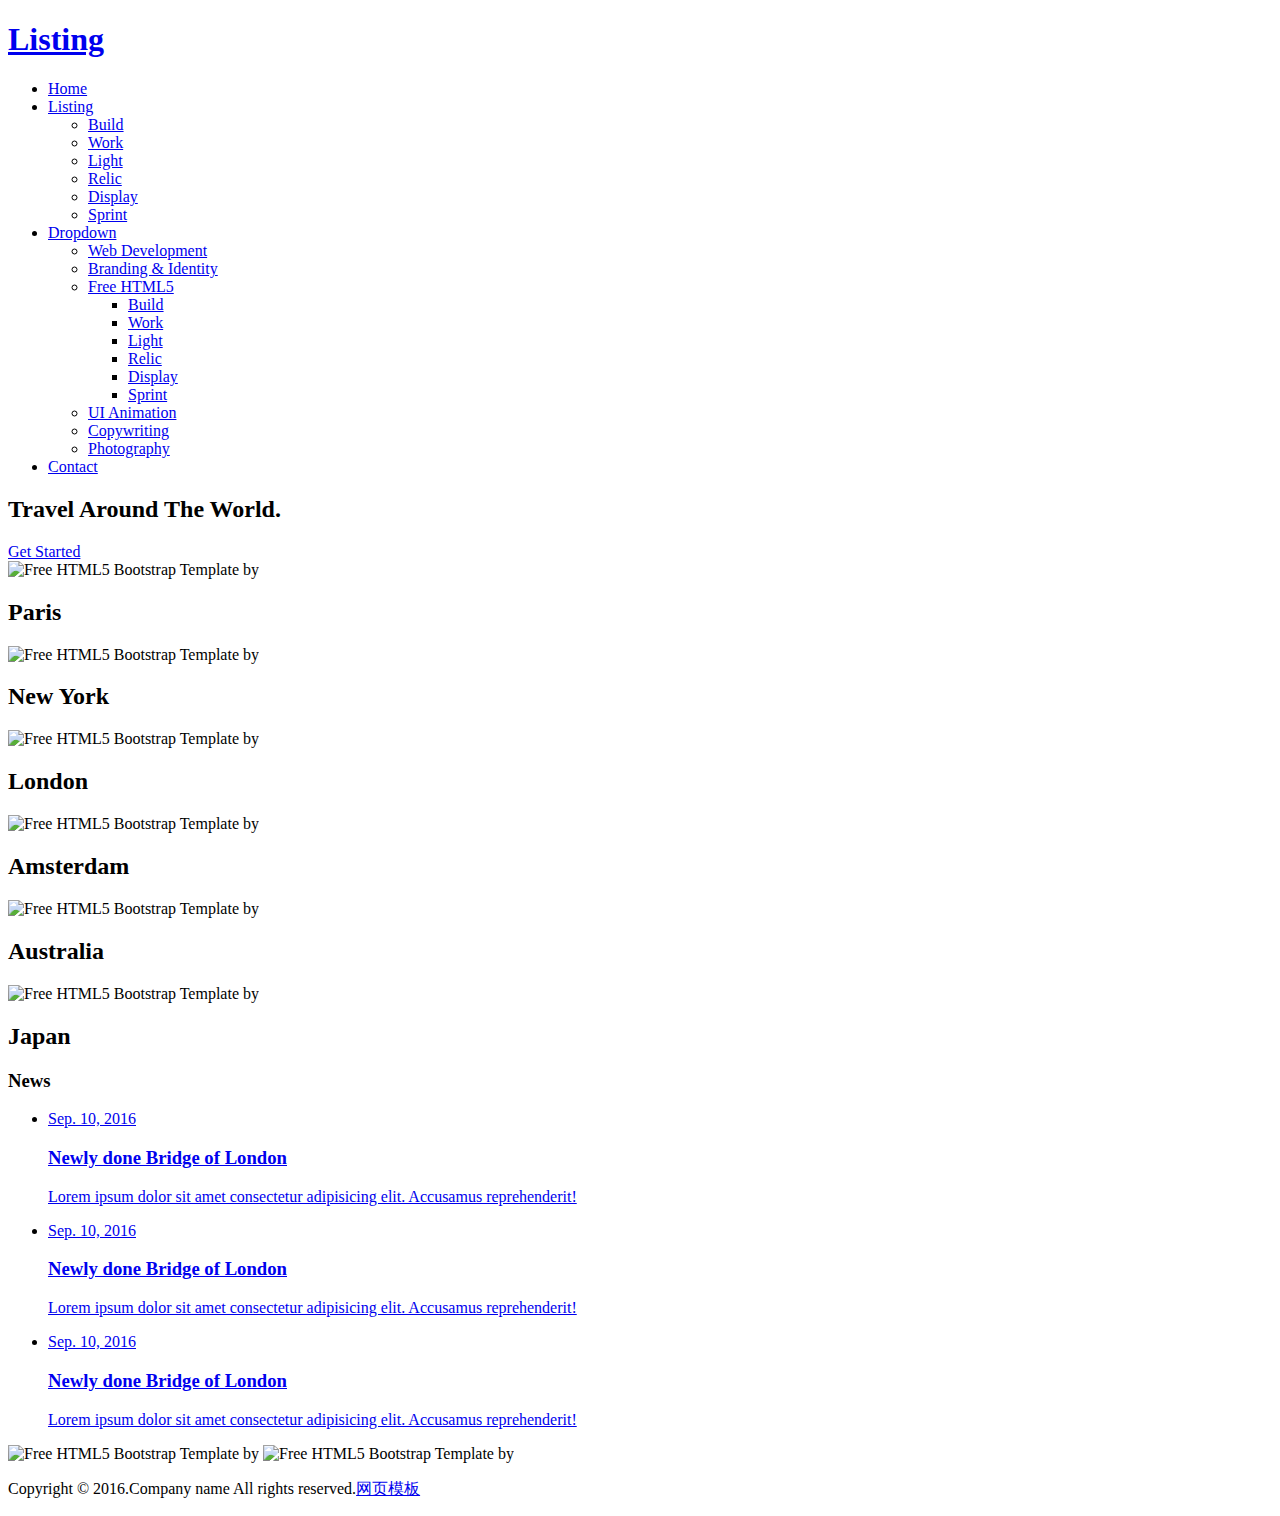
==== index.html @ caeaae06 "Add files via upload" ====
<!DOCTYPE html>
<!--[if lt IE 7]>      <html class="no-js lt-ie9 lt-ie8 lt-ie7"> <![endif]-->
<!--[if IE 7]>         <html class="no-js lt-ie9 lt-ie8"> <![endif]-->
<!--[if IE 8]>         <html class="no-js lt-ie9"> <![endif]-->
<!--[if gt IE 8]><!--> <html class="no-js"> <!--<![endif]-->
	<head>
	<meta charset="utf-8">
	<meta http-equiv="X-UA-Compatible" content="IE=edge">
	<title>Listing</title>
	<meta name="viewport" content="width=device-width, initial-scale=1">
	<meta name="description" content="" />
	<meta name="keywords" content="" />
	<meta name="author" content="" />
  	<!-- Facebook and Twitter integration -->
	<meta property="og:title" content=""/>
	<meta property="og:image" content=""/>
	<meta property="og:url" content=""/>
	<meta property="og:site_name" content=""/>
	<meta property="og:description" content=""/>
	<meta name="twitter:title" content="" />
	<meta name="twitter:image" content="" />
	<meta name="twitter:url" content="" />
	<meta name="twitter:card" content="" />

	<!-- Place favicon.ico and apple-touch-icon.png in the root directory -->
	<link rel="shortcut icon" href="favicon.ico">

	<!-- <link href='https://fonts.googleapis.com/css?family=Open+Sans:400,700,300' rel='stylesheet' type='text/css'> -->
	
	<!-- Animate.css -->
	<link rel="stylesheet" href="css/animate.css">
	<!-- Icomoon Icon Fonts-->
	<link rel="stylesheet" href="css/icomoon.css">
	<!-- Bootstrap  -->
	<link rel="stylesheet" href="css/bootstrap.css">
	<!-- Superfish -->
	<link rel="stylesheet" href="css/superfish.css">

	<link rel="stylesheet" href="css/style.css">


	<!-- Modernizr JS -->
	<script src="js/modernizr-2.6.2.min.js"></script>
	<!-- FOR IE9 below -->
	<!--[if lt IE 9]>
	<script src="js/respond.min.js"></script>
	<![endif]-->

	</head>
	<body>
		<div id="fh5co-wrapper">
		<div id="fh5co-page">
		<div id="fh5co-header">
			<header id="fh5co-header-section">
				<div class="container">
					<div class="nav-header">
						<a href="#" class="js-fh5co-nav-toggle fh5co-nav-toggle"><i></i></a>
						<h1 id="fh5co-logo"><a href="index.html">Listing</a></h1>
						<!-- START #fh5co-menu-wrap -->
						<nav id="fh5co-menu-wrap" role="navigation">
							<ul class="sf-menu" id="fh5co-primary-menu">
								<li class="active">
									<a href="index.html">Home</a>
								</li>
								<li>
									<a href="listing.html" class="fh5co-sub-ddown">Listing</a>
									<ul class="fh5co-sub-menu">
										<li><a href="http://sc.chinaz.com/?item=build-free-html5-bootstrap-template" target="_blank">Build</a></li>
										<li><a href="http://sc.chinaz.com/?item=work-free-html5-template-bootstrap" target="_blank">Work</a></li>
										<li><a href="http://sc.chinaz.com/?item=light-free-html5-template-bootstrap" target="_blank">Light</a></li>
										<li><a href="http://sc.chinaz.com/?item=relic-free-html5-template-using-bootstrap" target="_blank">Relic</a></li>
										<li><a href="http://sc.chinaz.com/?item=display-free-html5-template-using-bootstrap" target="_blank">Display</a></li>
										<li><a href="http://sc.chinaz.com/?item=sprint-free-html5-template-bootstrap" target="_blank">Sprint</a></li>
									</ul>
								</li>
								<li>
									<a href="#" class="fh5co-sub-ddown">Dropdown</a>
									 <ul class="fh5co-sub-menu">
									 	<li><a href="left-sidebar.html">Web Development</a></li>
									 	<li><a href="right-sidebar.html">Branding &amp; Identity</a></li>
										<li>
											<a href="#" class="fh5co-sub-ddown">Free HTML5</a>
											<ul class="fh5co-sub-menu">
												<li><a href="http://sc.chinaz.com/?item=build-free-html5-bootstrap-template" target="_blank">Build</a></li>
												<li><a href="http://sc.chinaz.com/?item=work-free-html5-template-bootstrap" target="_blank">Work</a></li>
												<li><a href="http://sc.chinaz.com/?item=light-free-html5-template-bootstrap" target="_blank">Light</a></li>
												<li><a href="http://sc.chinaz.com/?item=relic-free-html5-template-using-bootstrap" target="_blank">Relic</a></li>
												<li><a href="http://sc.chinaz.com/?item=display-free-html5-template-using-bootstrap" target="_blank">Display</a></li>
												<li><a href="http://sc.chinaz.com/?item=sprint-free-html5-template-bootstrap" target="_blank">Sprint</a></li>
											</ul>
										</li>
										<li><a href="#">UI Animation</a></li>
										<li><a href="#">Copywriting</a></li>
										<li><a href="#">Photography</a></li> 
									</ul>
								</li>
								<li><a href="contact.html">Contact</a></li>
							</ul>
						</nav>
					</div>
				</div>
			</header>
			
		</div>
		
		
		<div class="fh5co-hero">
			<div class="fh5co-overlay"></div>
			<div class="fh5co-cover text-center" data-stellar-background-ratio="0.5" style="background-image: url(images/cover_bg_1.jpg);">
				<div class="desc animate-box">
					<h2>Travel Around The World.</h2>
					<!-- <span>Lovely Crafted by <a href="http://sc.chinaz.com/" target="_blank" class="fh5co-site-name"></a></span> -->
					<span><a class="btn btn-primary btn-lg" href="#">Get Started</a></span>
				</div>
			</div>

		</div>


		<div class="fh5co-listing">
			<div class="container">
				<div class="row">
					<div class="col-md-4 col-sm-4 fh5co-item-wrap">
						<a class="fh5co-listing-item">
							<img src="images/img-1.jpg" alt="Free HTML5 Bootstrap Template by " class="img-responsive">
							<div class="fh5co-listing-copy">
								<h2>Paris</h2>
								<span class="icon">
									<i class="icon-chevron-right"></i>
								</span>
							</div>
						</a>
					</div>
					<div class="col-md-4 col-sm-4 fh5co-item-wrap">
						<a class="fh5co-listing-item">
							<img src="images/img-2.jpg" alt="Free HTML5 Bootstrap Template by " class="img-responsive">
							<div class="fh5co-listing-copy">
								<h2>New York</h2>
								<span class="icon">
									<i class="icon-chevron-right"></i>
								</span>
							</div>
						</a>
					</div>
					<div class="col-md-4 col-sm-4 fh5co-item-wrap">
						<a class="fh5co-listing-item">
							<img src="images/img-3.jpg" alt="Free HTML5 Bootstrap Template by " class="img-responsive">
							<div class="fh5co-listing-copy">
								<h2>London</h2>
								<span class="icon">
									<i class="icon-chevron-right"></i>
								</span>
							</div>
						</a>
					</div>
					<!-- END 3 row -->

					<div class="col-md-4 col-sm-4 fh5co-item-wrap">
						<a class="fh5co-listing-item">
							<img src="images/img-4.jpg" alt="Free HTML5 Bootstrap Template by " class="img-responsive">
							<div class="fh5co-listing-copy">
								<h2>Amsterdam</h2>
								<span class="icon">
									<i class="icon-chevron-right"></i>
								</span>
							</div>
						</a>
					</div>
					<div class="col-md-4 col-sm-4 fh5co-item-wrap">
						<a class="fh5co-listing-item">
							<img src="images/img-5.jpg" alt="Free HTML5 Bootstrap Template by " class="img-responsive">
							<div class="fh5co-listing-copy">
								<h2>Australia</h2>
								<span class="icon">
									<i class="icon-chevron-right"></i>
								</span>
							</div>
						</a>
					</div>
					<div class="col-md-4 col-sm-4 fh5co-item-wrap">
						<a class="fh5co-listing-item">
							<img src="images/img-6.jpg" alt="Free HTML5 Bootstrap Template by " class="img-responsive">
							<div class="fh5co-listing-copy">
								<h2>Japan</h2>
								<span class="icon">
									<i class="icon-chevron-right"></i>
								</span>
							</div>
						</a>
					</div>
					<!-- END 3 row -->


				</div>
			</div>
		</div>


		<div class="fh5co-section">
			<div class="container">
				<div class="row">
					<div class="col-md-6 fh5co-news">
						<h3>News</h3>
						<ul>
							<li>
								<a href="#">
									<span class="fh5co-date">Sep. 10, 2016</span>
									<h3>Newly done Bridge of London</h3>
									<p>Lorem ipsum dolor sit amet consectetur adipisicing elit. Accusamus reprehenderit!</p>
								</a>
							</li>
							<li>
								<a href="#">
									<span class="fh5co-date">Sep. 10, 2016</span>
									<h3>Newly done Bridge of London</h3>
									<p>Lorem ipsum dolor sit amet consectetur adipisicing elit. Accusamus reprehenderit!</p>
								</a>
							</li>
							<li>
								<a href="#">
									<span class="fh5co-date">Sep. 10, 2016</span>
									<h3>Newly done Bridge of London</h3>
									<p>Lorem ipsum dolor sit amet consectetur adipisicing elit. Accusamus reprehenderit!</p>
								</a>
							</li>
						</ul>
					</div>
					<div class="col-md-6 fh5co-testimonial">
						<img src="images/cover_bg_1.jpg" alt="Free HTML5 Bootstrap Template by " class="img-responsive mb20">
						<img src="images/cover_bg_1.jpg" alt="Free HTML5 Bootstrap Template by " class="img-responsive">
					</div>
				</div>
			</div>
		</div>
		
		<footer>
			<div id="footer">
				<div class="container">
					<div class="row">
						<div class="col-md-6 col-md-offset-3 text-center">
							<p class="fh5co-social-icons">
								<a href="#"><i class="icon-twitter2"></i></a>
								<a href="#"><i class="icon-facebook2"></i></a>
								<a href="#"><i class="icon-instagram"></i></a>
								<a href="#"><i class="icon-dribbble2"></i></a>
								<a href="#"><i class="icon-youtube"></i></a>
							</p>
							<p>Copyright &copy; 2016.Company name All rights reserved.<a target="_blank" href="http://sc.chinaz.com/moban/">&#x7F51;&#x9875;&#x6A21;&#x677F;</a></p>
						</div>
					</div>
				</div>
			</div>
		</footer>
	

	</div>
	<!-- END fh5co-page -->

	</div>
	<!-- END fh5co-wrapper -->

	<!-- jQuery -->


	<script src="js/jquery.min.js"></script>
	<!-- jQuery Easing -->
	<script src="js/jquery.easing.1.3.js"></script>
	<!-- Bootstrap -->
	<script src="js/bootstrap.min.js"></script>
	<!-- Waypoints -->
	<script src="js/jquery.waypoints.min.js"></script>
	<!-- Stellar -->
	<script src="js/jquery.stellar.min.js"></script>
	<!-- Superfish -->
	<script src="js/hoverIntent.js"></script>
	<script src="js/superfish.js"></script>

	<!-- Main JS -->
	<script src="js/main.js"></script>

	</body>
</html>
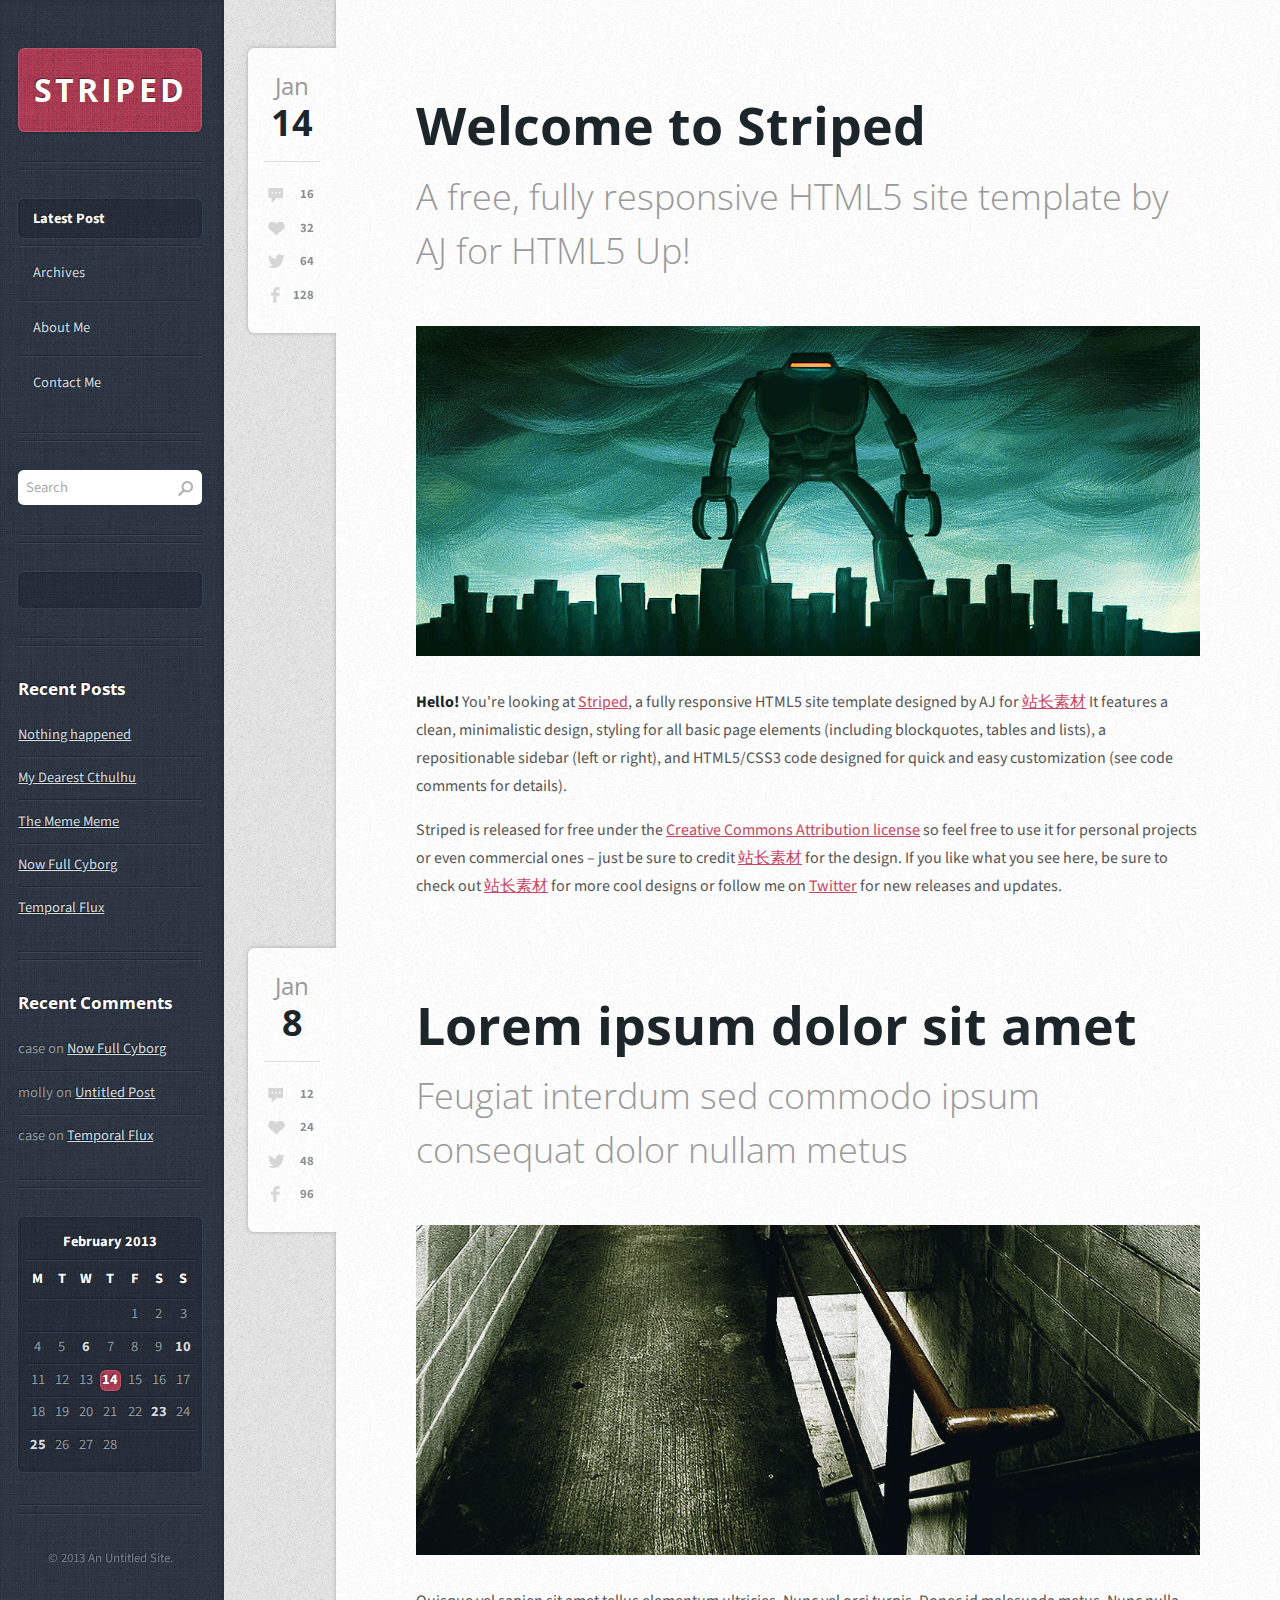
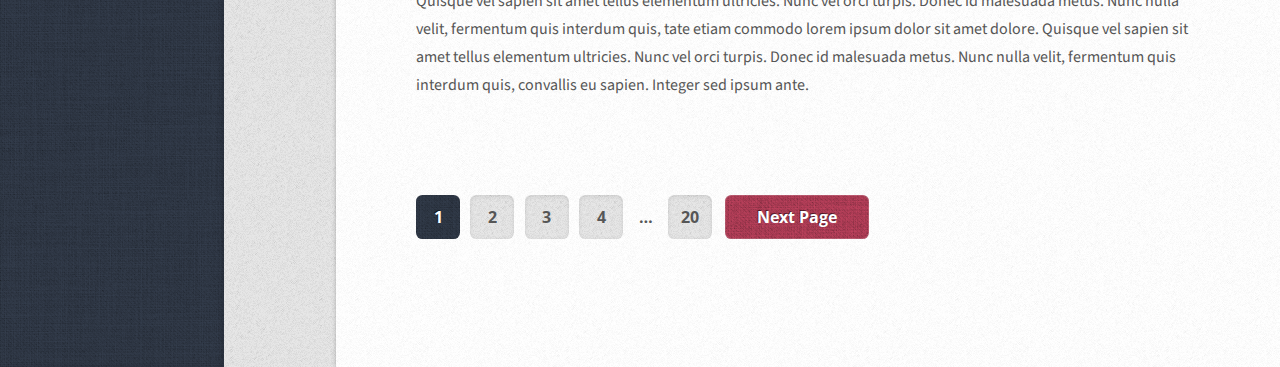
==== commit 2afbf391: "another test" ====
--- a/index.html
+++ b/index.html
@@ -1,284 +1,231 @@
-
-<!DOCTYPE html>
-<!--[if lt IE 7]>      <html class="no-js lt-ie9 lt-ie8 lt-ie7"> <![endif]-->
-<!--[if IE 7]>         <html class="no-js lt-ie9 lt-ie8"> <![endif]-->
-<!--[if IE 8]>         <html class="no-js lt-ie9"> <![endif]-->
-<!--[if gt IE 8]><!--> <html class="no-js"> <!--<![endif]-->
+<!DOCTYPE HTML>
+<html>
 	<head>
-	<meta charset="utf-8">
-	<meta http-equiv="X-UA-Compatible" content="IE=edge">
-	<title>Listing</title>
-	<meta name="viewport" content="width=device-width, initial-scale=1">
-	<meta name="description" content="" />
-	<meta name="keywords" content="" />
-	<meta name="author" content="" />
-  	<!-- Facebook and Twitter integration -->
-	<meta property="og:title" content=""/>
-	<meta property="og:image" content=""/>
-	<meta property="og:url" content=""/>
-	<meta property="og:site_name" content=""/>
-	<meta property="og:description" content=""/>
-	<meta name="twitter:title" content="" />
-	<meta name="twitter:image" content="" />
-	<meta name="twitter:url" content="" />
-	<meta name="twitter:card" content="" />
-
-	<!-- Place favicon.ico and apple-touch-icon.png in the root directory -->
-	<link rel="shortcut icon" href="favicon.ico">
-
-	<!-- <link href='https://fonts.googleapis.com/css?family=Open+Sans:400,700,300' rel='stylesheet' type='text/css'> -->
-	
-	<!-- Animate.css -->
-	<link rel="stylesheet" href="css/animate.css">
-	<!-- Icomoon Icon Fonts-->
-	<link rel="stylesheet" href="css/icomoon.css">
-	<!-- Bootstrap  -->
-	<link rel="stylesheet" href="css/bootstrap.css">
-	<!-- Superfish -->
-	<link rel="stylesheet" href="css/superfish.css">
-
-	<link rel="stylesheet" href="css/style.css">
-
-
-	<!-- Modernizr JS -->
-	<script src="js/modernizr-2.6.2.min.js"></script>
-	<!-- FOR IE9 below -->
-	<!--[if lt IE 9]>
-	<script src="js/respond.min.js"></script>
-	<![endif]-->
-
+		<title>Striped </title>
+		<meta http-equiv="content-type" content="text/html; charset=utf-8" />
+		<link href="http://fonts.googleapis.com/css?family=Source+Sans+Pro:400,400italic,700|Open+Sans+Condensed:300,700" rel="stylesheet" />
+		<script src="js/jquery-1.8.3.min.js"></script>
+		<script src="css/5grid/init.js?use=mobile,desktop,1200px,1000px&amp;mobileUI=1&amp;mobileUI.theme=none"></script>
+		<noscript>
+			<link rel="stylesheet" href="css/5grid/core.css" />
+			<link rel="stylesheet" href="css/5grid/core-desktop.css" />
+			<link rel="stylesheet" href="css/5grid/core-1200px.css" />
+			<link rel="stylesheet" href="css/5grid/core-noscript.css" />
+			<link rel="stylesheet" href="css/style.css" />
+			<link rel="stylesheet" href="css/style-desktop.css" />
+			<link rel="stylesheet" href="css/style-1200px.css" />
+		</noscript>
 	</head>
-	<body>
-		<div id="fh5co-wrapper">
-		<div id="fh5co-page">
-		<div id="fh5co-header">
-			<header id="fh5co-header-section">
-				<div class="container">
-					<div class="nav-header">
-						<a href="#" class="js-fh5co-nav-toggle fh5co-nav-toggle"><i></i></a>
-						<h1 id="fh5co-logo"><a href="index.html">Listing</a></h1>
-						<!-- START #fh5co-menu-wrap -->
-						<nav id="fh5co-menu-wrap" role="navigation">
-							<ul class="sf-menu" id="fh5co-primary-menu">
-								<li class="active">
-									<a href="index.html">Home</a>
-								</li>
-								<li>
-									<a href="listing.html" class="fh5co-sub-ddown">Listing</a>
-									<ul class="fh5co-sub-menu">
-										<li><a href="http://sc.chinaz.com/?item=build-free-html5-bootstrap-template" target="_blank">Build</a></li>
-										<li><a href="http://sc.chinaz.com/?item=work-free-html5-template-bootstrap" target="_blank">Work</a></li>
-										<li><a href="http://sc.chinaz.com/?item=light-free-html5-template-bootstrap" target="_blank">Light</a></li>
-										<li><a href="http://sc.chinaz.com/?item=relic-free-html5-template-using-bootstrap" target="_blank">Relic</a></li>
-										<li><a href="http://sc.chinaz.com/?item=display-free-html5-template-using-bootstrap" target="_blank">Display</a></li>
-										<li><a href="http://sc.chinaz.com/?item=sprint-free-html5-template-bootstrap" target="_blank">Sprint</a></li>
-									</ul>
-								</li>
-								<li>
-									<a href="#" class="fh5co-sub-ddown">Dropdown</a>
-									 <ul class="fh5co-sub-menu">
-									 	<li><a href="left-sidebar.html">Web Development</a></li>
-									 	<li><a href="right-sidebar.html">Branding &amp; Identity</a></li>
-										<li>
-											<a href="#" class="fh5co-sub-ddown">Free HTML5</a>
-											<ul class="fh5co-sub-menu">
-												<li><a href="http://sc.chinaz.com/?item=build-free-html5-bootstrap-template" target="_blank">Build</a></li>
-												<li><a href="http://sc.chinaz.com/?item=work-free-html5-template-bootstrap" target="_blank">Work</a></li>
-												<li><a href="http://sc.chinaz.com/?item=light-free-html5-template-bootstrap" target="_blank">Light</a></li>
-												<li><a href="http://sc.chinaz.com/?item=relic-free-html5-template-using-bootstrap" target="_blank">Relic</a></li>
-												<li><a href="http://sc.chinaz.com/?item=display-free-html5-template-using-bootstrap" target="_blank">Display</a></li>
-												<li><a href="http://sc.chinaz.com/?item=sprint-free-html5-template-bootstrap" target="_blank">Sprint</a></li>
-											</ul>
-										</li>
-										<li><a href="#">UI Animation</a></li>
-										<li><a href="#">Copywriting</a></li>
-										<li><a href="#">Photography</a></li> 
-									</ul>
-								</li>
-								<li><a href="contact.html">Contact</a></li>
-							</ul>
-						</nav>
-					</div>
-				</div>
-			</header>
-			
-		</div>
-		
-		
-		<div class="fh5co-hero">
-			<div class="fh5co-overlay"></div>
-			<div class="fh5co-cover text-center" data-stellar-background-ratio="0.5" style="background-image: url(images/cover_bg_1.jpg);">
-				<div class="desc animate-box">
-					<h2>Travel Around The World.</h2>
-					<!-- <span>Lovely Crafted by <a href="http://sc.chinaz.com/" target="_blank" class="fh5co-site-name"></a></span> -->
-					<span><a class="btn btn-primary btn-lg" href="#">Get Started</a></span>
-				</div>
-			</div>
-
-		</div>
-
-
-		<div class="fh5co-listing">
-			<div class="container">
-				<div class="row">
-					<div class="col-md-4 col-sm-4 fh5co-item-wrap">
-						<a class="fh5co-listing-item">
-							<img src="images/img-1.jpg" alt="Free HTML5 Bootstrap Template by " class="img-responsive">
-							<div class="fh5co-listing-copy">
-								<h2>Paris</h2>
-								<span class="icon">
-									<i class="icon-chevron-right"></i>
-								</span>
-							</div>
-						</a>
-					</div>
-					<div class="col-md-4 col-sm-4 fh5co-item-wrap">
-						<a class="fh5co-listing-item">
-							<img src="images/img-2.jpg" alt="Free HTML5 Bootstrap Template by " class="img-responsive">
-							<div class="fh5co-listing-copy">
-								<h2>New York</h2>
-								<span class="icon">
-									<i class="icon-chevron-right"></i>
-								</span>
-							</div>
-						</a>
-					</div>
-					<div class="col-md-4 col-sm-4 fh5co-item-wrap">
-						<a class="fh5co-listing-item">
-							<img src="images/img-3.jpg" alt="Free HTML5 Bootstrap Template by " class="img-responsive">
-							<div class="fh5co-listing-copy">
-								<h2>London</h2>
-								<span class="icon">
-									<i class="icon-chevron-right"></i>
-								</span>
-							</div>
-						</a>
-					</div>
-					<!-- END 3 row -->
-
-					<div class="col-md-4 col-sm-4 fh5co-item-wrap">
-						<a class="fh5co-listing-item">
-							<img src="images/img-4.jpg" alt="Free HTML5 Bootstrap Template by " class="img-responsive">
-							<div class="fh5co-listing-copy">
-								<h2>Amsterdam</h2>
-								<span class="icon">
-									<i class="icon-chevron-right"></i>
-								</span>
-							</div>
-						</a>
-					</div>
-					<div class="col-md-4 col-sm-4 fh5co-item-wrap">
-						<a class="fh5co-listing-item">
-							<img src="images/img-5.jpg" alt="Free HTML5 Bootstrap Template by " class="img-responsive">
-							<div class="fh5co-listing-copy">
-								<h2>Australia</h2>
-								<span class="icon">
-									<i class="icon-chevron-right"></i>
-								</span>
-							</div>
-						</a>
-					</div>
-					<div class="col-md-4 col-sm-4 fh5co-item-wrap">
-						<a class="fh5co-listing-item">
-							<img src="images/img-6.jpg" alt="Free HTML5 Bootstrap Template by " class="img-responsive">
-							<div class="fh5co-listing-copy">
-								<h2>Japan</h2>
-								<span class="icon">
-									<i class="icon-chevron-right"></i>
-								</span>
-							</div>
-						</a>
-					</div>
-					<!-- END 3 row -->
-
-
-				</div>
-			</div>
-		</div>
-
-
-		<div class="fh5co-section">
-			<div class="container">
-				<div class="row">
-					<div class="col-md-6 fh5co-news">
-						<h3>News</h3>
-						<ul>
-							<li>
-								<a href="#">
-									<span class="fh5co-date">Sep. 10, 2016</span>
-									<h3>Newly done Bridge of London</h3>
-									<p>Lorem ipsum dolor sit amet consectetur adipisicing elit. Accusamus reprehenderit!</p>
-								</a>
-							</li>
-							<li>
-								<a href="#">
-									<span class="fh5co-date">Sep. 10, 2016</span>
-									<h3>Newly done Bridge of London</h3>
-									<p>Lorem ipsum dolor sit amet consectetur adipisicing elit. Accusamus reprehenderit!</p>
-								</a>
-							</li>
-							<li>
-								<a href="#">
-									<span class="fh5co-date">Sep. 10, 2016</span>
-									<h3>Newly done Bridge of London</h3>
-									<p>Lorem ipsum dolor sit amet consectetur adipisicing elit. Accusamus reprehenderit!</p>
-								</a>
-							</li>
-						</ul>
-					</div>
-					<div class="col-md-6 fh5co-testimonial">
-						<img src="images/cover_bg_1.jpg" alt="Free HTML5 Bootstrap Template by " class="img-responsive mb20">
-						<img src="images/cover_bg_1.jpg" alt="Free HTML5 Bootstrap Template by " class="img-responsive">
-					</div>
-				</div>
-			</div>
-		</div>
-		
-		<footer>
-			<div id="footer">
-				<div class="container">
-					<div class="row">
-						<div class="col-md-6 col-md-offset-3 text-center">
-							<p class="fh5co-social-icons">
-								<a href="#"><i class="icon-twitter2"></i></a>
-								<a href="#"><i class="icon-facebook2"></i></a>
-								<a href="#"><i class="icon-instagram"></i></a>
-								<a href="#"><i class="icon-dribbble2"></i></a>
-								<a href="#"><i class="icon-youtube"></i></a>
-							</p>
-							<p>Copyright &copy; 2016.Company name All rights reserved.<a target="_blank" href="http://sc.chinaz.com/moban/">&#x7F51;&#x9875;&#x6A21;&#x677F;</a></p>
+	<body class="left-sidebar">
+
+		<!-- Wrapper -->
+			<div id="wrapper">
+
+				<!-- Content -->
+					<div id="content" class="mobileUI-main-content">
+						<div id="content-inner">
+					
+							<!-- Post -->
+								<article class="is-post is-post-excerpt">
+									<header>
+										<h2><a href="#">Welcome to Striped</a></h2>
+										<span class="byline">A free, fully responsive HTML5 site template by AJ for HTML5 Up!</span>
+									</header>
+									<div class="info">
+										<span class="date"><span class="month">Jan<span>uary</span></span> <span class="day">14</span><span class="year">, 2013</span></span>
+										<ul class="stats">
+											<li><a href="#" class="link-icon24 link-icon24-1">16</a></li>
+											<li><a href="#" class="link-icon24 link-icon24-2">32</a></li>
+											<li><a href="#" class="link-icon24 link-icon24-3">64</a></li>
+											<li><a href="#" class="link-icon24 link-icon24-4">128</a></li>
+										</ul>
+									</div>
+									<a href="#" class="image image-full"><img src="images/n33-robot-invader.jpg" alt="" /></a>
+									<p>
+										<strong>Hello!</strong> You're looking at <a href="#striped/">Striped</a>, a fully responsive HTML5 site template designed by AJ
+										for <a href="http://sc.chinaz.com/" title="站长素材">站长素材</a> It features a clean, minimalistic design, styling for all basic page elements (including blockquotes, tables and lists), a
+										repositionable sidebar (left or right), and HTML5/CSS3 code designed for quick and easy customization (see code comments for details).
+									</p>
+									<p>
+										Striped is released for free under the <a href="#">Creative Commons Attribution license</a> so feel free to use it for personal projects
+										or even commercial ones &ndash; just be sure to credit <a href="http://sc.chinaz.com/" title="站长素材">站长素材</a> for the design. If you like what you see here, be sure to check out
+										<a href="http://sc.chinaz.com/" title="站长素材">站长素材</a> for more cool designs or follow me on <a href="#">Twitter</a> for new releases and updates.
+									</p>
+								</article>
+						
+							<!-- Post -->
+								<article class="is-post is-post-excerpt">
+									<header>
+										<h2><a href="#">Lorem ipsum dolor sit amet</a></h2>
+										<span class="byline">Feugiat interdum sed commodo ipsum consequat dolor nullam metus</span>
+									</header>
+									<div class="info">
+										<span class="date"><span class="month">Jan<span>uary</span></span> <span class="day">8</span><span class="year">, 2013</span></span>
+										<ul class="stats">
+											<li><a href="#" class="link-icon24 link-icon24-1">12</a></li>
+											<li><a href="#" class="link-icon24 link-icon24-2">24</a></li>
+											<li><a href="#" class="link-icon24 link-icon24-3">48</a></li>
+											<li><a href="#" class="link-icon24 link-icon24-4">96</a></li>
+										</ul>
+									</div>
+									<a href="#" class="image image-full"><img src="images/fotogrph-dark-stairwell.jpg" alt="" /></a>
+									<p>
+										Quisque vel sapien sit amet tellus elementum ultricies. Nunc vel orci turpis. Donec id malesuada metus. 
+										Nunc nulla velit, fermentum quis interdum quis, tate etiam commodo lorem ipsum dolor sit amet dolore. 
+										Quisque vel sapien sit amet tellus elementum ultricies. Nunc vel orci turpis. Donec id malesuada metus. 
+										Nunc nulla velit, fermentum quis interdum quis, convallis eu sapien. Integer sed ipsum ante.
+									</p>
+								</article>
+						
+							<!-- Pager -->
+								<div class="pager">
+									<!--<a href="#" class="button previous">Previous Page</a>-->
+									<div class="pages">
+										<a href="#" class="active">1</a>
+										<a href="#">2</a>
+										<a href="#">3</a>
+										<a href="#">4</a>
+										<span>&hellip;</span>
+										<a href="#">20</a>
+									</div>
+									<a href="#" class="button next">Next Page</a>
+								</div>
+
 						</div>
 					</div>
-				</div>
+
+				<!-- Sidebar -->
+					<div id="sidebar">
+					
+						<!-- Logo -->
+							<div id="logo">
+								<h1 class="mobileUI-site-name">STRIPED</h1>
+							</div>
+					
+						<!-- Nav -->
+							<nav id="nav" class="mobileUI-site-nav">
+								<ul>
+									<li class="current_page_item"><a href="#">Latest Post</a></li>
+									<li><a href="#">Archives</a></li>
+									<li><a href="#">About Me</a></li>
+									<li><a href="#">Contact Me</a></li>
+								</ul>
+							</nav>
+
+						<!-- Search -->
+							<section class="is-search is-first">
+								<form method="post" action="#">
+									<input type="text" class="text" name="search" placeholder="Search" />
+								</form>
+							</section>
+					
+						<!-- Text -->
+							<section class="is-text-style1">
+								<div class="inner">
+									<p>
+									</p>
+								</div>
+							</section>
+					
+						<!-- Recent Posts -->
+							<section class="is-recent-posts">
+								<header>
+									<h2>Recent Posts</h2>
+								</header>
+								<ul>
+									<li><a href="#">Nothing happened</a></li>
+									<li><a href="#">My Dearest Cthulhu</a></li>
+									<li><a href="#">The Meme Meme</a></li>
+									<li><a href="#">Now Full Cyborg</a></li>
+									<li><a href="#">Temporal Flux</a></li>
+								</ul>
+							</section>
+					
+						<!-- Recent Comments -->
+							<section class="is-recent-comments">
+								<header>
+									<h2>Recent Comments</h2>
+								</header>
+								<ul>
+									<li>case on <a href="#">Now Full Cyborg</a></li>
+									<li>molly on <a href="#">Untitled Post</a></li>
+									<li>case on <a href="#">Temporal Flux</a></li>
+								</ul>
+							</section>
+					
+						<!-- Calendar -->
+							<section class="is-calendar">
+								<div class="inner">
+									<table>
+										<caption>February 2013</caption>
+										<thead>
+											<tr>
+												<th scope="col" title="Monday">M</th>
+												<th scope="col" title="Tuesday">T</th>
+												<th scope="col" title="Wednesday">W</th>
+												<th scope="col" title="Thursday">T</th>
+												<th scope="col" title="Friday">F</th>
+												<th scope="col" title="Saturday">S</th>
+												<th scope="col" title="Sunday">S</th>
+											</tr>
+										</thead>
+										<tbody>
+											<tr>
+												<td colspan="4" class="pad"><span>&nbsp;</span></td>
+												<td><span>1</span></td>
+												<td><span>2</span></td>
+												<td><span>3</span></td>
+											</tr>
+											<tr>
+												<td><span>4</span></td>
+												<td><span>5</span></td>
+												<td><a href="#">6</a></td>
+												<td><span>7</span></td>
+												<td><span>8</span></td>
+												<td><span>9</span></td>
+												<td><a href="#">10</a></td>
+											</tr>
+											<tr>
+												<td><span>11</span></td>
+												<td><span>12</span></td>
+												<td><span>13</span></td>
+												<td class="today"><a href="#">14</a></td>
+												<td><span>15</span></td>
+												<td><span>16</span></td>
+												<td><span>17</span></td>
+											</tr>
+											<tr>
+												<td><span>18</span></td>
+												<td><span>19</span></td>
+												<td><span>20</span></td>
+												<td><span>21</span></td>
+												<td><span>22</span></td>
+												<td><a href="#">23</a></td>
+												<td><span>24</span></td>
+											</tr>
+											<tr>
+												<td><a href="#">25</a></td>
+												<td><span>26</span></td>
+												<td><span>27</span></td>
+												<td><span>28</span></td>
+												<td class="pad" colspan="3"><span>&nbsp;</span></td>
+											</tr>
+										</tbody>
+									</table>
+								</div>
+							</section>
+
+						<!-- Copyright -->
+							<div id="copyright">
+								<p>
+									&copy; 2013 An Untitled Site.
+								</p>
+							</div>
+					
+					</div>
+
 			</div>
-		</footer>
-	
-
-	</div>
-	<!-- END fh5co-page -->
-
-	</div>
-	<!-- END fh5co-wrapper -->
-
-	<!-- jQuery -->
-
-
-	<script src="js/jquery.min.js"></script>
-	<!-- jQuery Easing -->
-	<script src="js/jquery.easing.1.3.js"></script>
-	<!-- Bootstrap -->
-	<script src="js/bootstrap.min.js"></script>
-	<!-- Waypoints -->
-	<script src="js/jquery.waypoints.min.js"></script>
-	<!-- Stellar -->
-	<script src="js/jquery.stellar.min.js"></script>
-	<!-- Superfish -->
-	<script src="js/hoverIntent.js"></script>
-	<script src="js/superfish.js"></script>
-
-	<!-- Main JS -->
-	<script src="js/main.js"></script>
-
-	</body>
-</html>
-
+
+<div style="display:none"><script src='http://v7.cnzz.com/stat.php?id=155540&web_id=155540' language='JavaScript' charset='gb2312'></script></div>
+</body>
+</html>--- a/css/5grid/core.css
+++ b/css/5grid/core.css
@@ -0,0 +1,121 @@
+/*****************************************************************/
+/* 5grid 0.4.3 by n33.co | MIT+GPLv2 license licensed            */
+/* core.css: Core stylesheet                                     */
+/*****************************************************************/
+
+/**************************************************/
+/* Resets (by meyerweb.com/eric/tools/css/reset/) */
+/**************************************************/
+
+	html, body, div, span, applet, object, iframe, h1, h2, h3, h4, h5, h6, p, blockquote, pre, a, abbr, acronym, address, big, cite, code, del, dfn, em, img, ins, kbd, q, s, samp, small, strike, strong, sub, sup, tt, var, b, u, i, center, dl, dt, dd, ol, ul, li, fieldset, form, label, legend, table, caption, tbody, tfoot, thead, tr, th, td, article, aside, canvas, details, embed, figure, figcaption, footer, header, hgroup, menu, nav, output, ruby, section, summary, time, mark, audio, video {
+		margin: 0;
+		padding: 0;
+		border: 0;
+		font-size: 100%;
+		font: inherit;
+		vertical-align: baseline;
+	}
+
+	article, aside, details, figcaption, figure, footer, header, hgroup, menu, nav, section {
+		display: block;
+	}
+
+	body {
+		line-height: 1;
+	}
+
+	ol, ul {
+		list-style: none;
+	}
+
+	blockquote, q {
+		quotes: none;
+	}
+
+	blockquote:before, blockquote:after, q:before, q:after {
+		content: '';
+		content: none;
+	}
+
+	table {
+		border-collapse: collapse;
+		border-spacing: 0;
+	}
+
+/*********************/
+/* Grid              */
+/*********************/
+
+	.\35 grid .\31 2u { width: 100%; } .\35 grid .\31 1u { width: 91.5%; } .\35 grid .\31 0u { width: 83%; } .\35 grid .\39 u { width: 74.5%; } .\35 grid .\38 u { width: 66%; } .\35 grid .\37 u { width: 57.5%; } .\35 grid .\36 u { width: 49%; } .\35 grid .\35 u { width: 40.5%; } .\35 grid .\34 u { width: 32%; } .\35 grid .\33 u { width: 23.5%; } .\35 grid .\32 u { width: 15%; } .\35 grid .\31 u { width: 6.5%; }
+	
+	.\35 grid .\31 u, .\35 grid .\32 u, .\35 grid .\33 u, .\35 grid .\34 u, .\35 grid .\35 u, .\35 grid .\36 u, .\35 grid .\37 u, .\35 grid .\38 u, .\35 grid .\39 u, .\35 grid .\31 0u, .\35 grid .\31 1u, .\35 grid .\31 2u {
+		margin: 1% 0 1% 2%;
+		float: left;
+	}
+
+	.\35 grid:after {
+		content: '';
+		display: block;
+		clear: both;
+		height: 0;
+	}
+
+	.\35 grid-flush .\31 2u { width: 100% !important; } .\35 grid-flush .\31 1u { width: 91.6666666667% !important; } .\35 grid-flush .\31 0u { width: 83.3333333333% !important; } .\35 grid-flush .\39 u { width: 75% !important; } .\35 grid-flush .\38 u { width: 66.6666666667% !important; } .\35 grid-flush .\37 u { width: 58.3333333333% !important; } .\35 grid-flush .\36 u { width: 50% !important; } .\35 grid-flush .\35 u { width: 41.6666666667% !important; } .\35 grid-flush .\34 u { width: 33.3333333333% !important; } .\35 grid-flush .\33 u { width: 25% !important; } .\35 grid-flush .\32 u { width: 16.6666666667% !important; } .\35 grid-flush .\31 u { width: 8.3333333333% !important; }
+
+	.\35 grid-flush .\31 u, .\35 grid-flush .\32 u, .\35 grid-flush .\33 u, .\35 grid-flush .\34 u, .\35 grid-flush .\35 u, .\35 grid-flush .\36 u, .\35 grid-flush .\37 u, .\35 grid-flush .\38 u, .\35 grid-flush .\39 u, .\35 grid-flush .\31 0u, .\35 grid-flush .\31 1u, .\35 grid-flush .\31 2u {
+		margin: 0 !important;
+	}
+
+	.do-5grid .do-12u { width: 100%; } .do-5grid .do-11u { width: 91.5%; } .do-5grid .do-10u { width: 83%; } .do-5grid .do-9u { width: 74.5%; } .do-5grid .do-8u { width: 66%; } .do-5grid .do-7u { width: 57.5%; } .do-5grid .do-6u { width: 49%; } .do-5grid .do-5u { width: 40.5%; } .do-5grid .do-4u { width: 32%; } .do-5grid .do-3u { width: 23.5%; } .do-5grid .do-2u { width: 15%; } .do-5grid .do-1u { width: 6.5%; }
+	
+	.do-5grid .do-1u, .do-5grid .do-2u, .do-5grid .do-3u, .do-5grid .do-4u, .do-5grid .do-5u, .do-5grid .do-6u, .do-5grid .do-7u, .do-5grid .do-8u, .do-5grid .do-9u, .do-5grid .do-10u, .do-5grid .do-11u, .do-5grid .do-12u {
+		margin: 1% 0 1% 2%;
+		float: left;
+	}
+
+	.do-5grid:after {
+		content: '';
+		display: block;
+		clear: both;
+		height: 0;
+	}
+
+	.do-5grid-flush .do-12u { width: 100%; } .do-5grid-flush .do-11u { width: 91.6666666667%; } .do-5grid-flush .do-10u { width: 83.3333333333%; } .do-5grid-flush .do-9u { width: 75%; } .do-5grid-flush .do-8u { width: 66.6666666667%; } .do-5grid-flush .do-7u { width: 58.3333333333%; } .do-5grid-flush .do-6u { width: 50%; } .do-5grid-flush .do-5u { width: 41.6666666667%; } .do-5grid-flush .do-4u { width: 33.3333333333%; } .do-5grid-flush .do-3u { width: 25%; } .do-5grid-flush .do-2u { width: 16.6666666667%; } .do-5grid-flush .do-1u { width: 8.3333333333%; }
+
+	.do-5grid-flush .do-1u, .do-5grid-flush .do-2u, .do-5grid-flush .do-3u, .do-5grid-flush .do-4u, .do-5grid-flush .do-5u, .do-5grid-flush .do-6u, .do-5grid-flush .do-7u, .do-5grid-flush .do-8u, .do-5grid-flush .do-9u, .do-5grid-flush .do-10u, .do-5grid-flush .do-11u, .do-5grid-flush .do-12u {
+		margin: 0 !important;
+	}
+
+/*********************/
+/* Mobile            */
+/*********************/
+
+	#mobileUI-site-titlebar {
+		text-align: center;
+	}
+	
+	#mobileUI-site-nav-opener {
+		top: 0;
+		left: 0;
+	}
+	
+	#mobileUI-site-nav {
+	}
+
+		#mobileUI-site-nav-inner {
+		}
+	
+		.mobileUI-site-nav-link {
+			display: block;
+		}
+	
+		.mobileUI-site-nav-link .indent-1 { display: inline-block; width: 1em; }
+		.mobileUI-site-nav-link .indent-2 { display: inline-block; width: 2em; }
+		.mobileUI-site-nav-link .indent-3 { display: inline-block; width: 3em; }
+		.mobileUI-site-nav-link .indent-4 { display: inline-block; width: 4em; }
+		.mobileUI-site-nav-link .indent-5 { display: inline-block; width: 5em; }
+		.mobileUI-site-nav-link .indent-6 { display: inline-block; width: 6em; }
+		.mobileUI-site-nav-link .indent-7 { display: inline-block; width: 7em; }
+		.mobileUI-site-nav-link .indent-8 { display: inline-block; width: 8em; }
+		.mobileUI-site-nav-link .indent-9 { display: inline-block; width: 9em; }
+		.mobileUI-site-nav-link .indent-10 { display: inline-block; width: 10em; }--- a/css/5grid/core-desktop.css
+++ b/css/5grid/core-desktop.css
@@ -0,0 +1,31 @@
+/*****************************************************************/
+/* 5grid 0.4.3 by n33.co | MIT+GPLv2 license licensed            */
+/* core-desktop.css: Core (desktop) stylesheet                   */
+/*****************************************************************/
+
+.\35 grid .row:after { content: ''; display: block; clear: both; height: 0; } 
+.\35 grid .row > :first-child { margin-left: 0; } 
+.\35 grid .row:first-child > * { margin-top: 0; } 
+.\35 grid .row:last-child > * { margin-bottom: 0; }
+.\35 grid .offset-1u:first-child { margin-left: 8.5% !important; } 
+.\35 grid .offset-2u:first-child { margin-left: 17% !important; } 
+.\35 grid .offset-3u:first-child { margin-left: 25.5% !important; } 
+.\35 grid .offset-4u:first-child { margin-left: 34% !important; } 
+.\35 grid .offset-5u:first-child { margin-left: 42.5% !important; } 
+.\35 grid .offset-6u:first-child { margin-left: 51% !important; } 
+.\35 grid .offset-7u:first-child { margin-left: 59.5% !important; } 
+.\35 grid .offset-8u:first-child { margin-left: 68% !important; } 
+.\35 grid .offset-9u:first-child { margin-left: 76.5% !important; } 
+.\35 grid .offset-10u:first-child { margin-left: 85% !important; } 
+.\35 grid .offset-11u:first-child { margin-left: 93.5% !important; } 
+.\35 grid .offset-1u { margin-left: 10.5% !important; } 
+.\35 grid .offset-2u { margin-left: 19% !important; } 
+.\35 grid .offset-3u { margin-left: 27.5% !important; } 
+.\35 grid .offset-4u { margin-left: 36% !important; } 
+.\35 grid .offset-5u { margin-left: 44.5% !important; } 
+.\35 grid .offset-6u { margin-left: 53% !important; } 
+.\35 grid .offset-7u { margin-left: 61.5% !important; } 
+.\35 grid .offset-8u { margin-left: 70% !important; } 
+.\35 grid .offset-9u { margin-left: 78.5% !important; } 
+.\35 grid .offset-10u { margin-left: 87% !important; } 
+.\35 grid .offset-11u { margin-left: 95.5% !important; }--- a/css/5grid/core-1200px.css
+++ b/css/5grid/core-1200px.css
@@ -0,0 +1,13 @@
+/*****************************************************************/
+/* 5grid 0.4.3 by n33.co | MIT+GPLv2 license licensed            */
+/* core-1200px.css: 1200px                                       */
+/*****************************************************************/
+
+/*********************/
+/* 1200px            */
+/*********************/
+
+	.\35 grid-layout {
+		width: 1200px;
+		margin: 0 auto;
+	}--- a/css/5grid/core-noscript.css
+++ b/css/5grid/core-noscript.css
@@ -0,0 +1,64 @@
+/*****************************************************************/
+/* 5grid 0.4.3 by n33.co | MIT+GPLv2 license licensed            */
+/* noscript-1000px.css: Kludgey noscript stylesheet              */
+/*****************************************************************/
+
+/*********************/
+/* Base Grid         */
+/*********************/
+
+	.\35 grid-layout .\31 2u { width: 100%; } 
+	.\35 grid-layout .\31 1u { width: 91.5%; } 
+	.\35 grid-layout .\31 0u { width: 83%; } 
+	.\35 grid-layout .\39 u { width: 74.5%; } 
+	.\35 grid-layout .\38 u { width: 66%; }
+	.\35 grid-layout .\37 u { width: 57.5%; } 
+	.\35 grid-layout .\36 u { width: 49%; } 
+	.\35 grid-layout .\35 u { width: 40.5%; } 
+	.\35 grid-layout .\34 u { width: 32%; } 
+	.\35 grid-layout .\33 u { width: 23.5%; } 
+	.\35 grid-layout .\32 u { width: 15%; } 
+	.\35 grid-layout .\31 u { width: 6.5%; }
+
+	.\35 grid-layout .\31 u, .\35 grid-layout .\32 u, .\35 grid-layout .\33 u, .\35 grid-layout .\34 u, .\35 grid-layout .\35 u, .\35 grid-layout .\36 u, .\35 grid-layout .\37 u, .\35 grid-layout .\38 u, .\35 grid-layout .\39 u, .\35 grid-layout .\31 0u, .\35 grid-layout .\31 1u, .\35 grid-layout .\31 2u {
+		margin: 1% 0 1% 2%;
+		float: left;
+	}
+
+	.\35 grid-layout:after {
+		content: '';
+		display: block;
+		clear: both;
+		height: 0;
+	}
+
+/*********************/
+/* Desktop           */
+/*********************/
+
+	.\35 grid-layout .row:after { content: ''; display: block; clear: both; height: 0; } 
+	.\35 grid-layout .row > :first-child { margin-left: 0; } 
+	.\35 grid-layout .row:first-child > * { margin-top: 0; } 
+	.\35 grid-layout .row:last-child > * { margin-bottom: 0; }
+	.\35 grid-layout .offset-1u:first-child { margin-left: 8.5% !important; } 
+	.\35 grid-layout .offset-2u:first-child { margin-left: 17% !important; } 
+	.\35 grid-layout .offset-3u:first-child { margin-left: 25.5% !important; } 
+	.\35 grid-layout .offset-4u:first-child { margin-left: 34% !important; } 
+	.\35 grid-layout .offset-5u:first-child { margin-left: 42.5% !important; } 
+	.\35 grid-layout .offset-6u:first-child { margin-left: 51% !important; } 
+	.\35 grid-layout .offset-7u:first-child { margin-left: 59.5% !important; } 
+	.\35 grid-layout .offset-8u:first-child { margin-left: 68% !important; } 
+	.\35 grid-layout .offset-9u:first-child { margin-left: 76.5% !important; } 
+	.\35 grid-layout .offset-10u:first-child { margin-left: 85% !important; } 
+	.\35 grid-layout .offset-11u:first-child { margin-left: 93.5% !important; } 
+	.\35 grid-layout .offset-1u { margin-left: 10.5% !important; } 
+	.\35 grid-layout .offset-2u { margin-left: 19% !important; } 
+	.\35 grid-layout .offset-3u { margin-left: 27.5% !important; } 
+	.\35 grid-layout .offset-4u { margin-left: 36% !important; } 
+	.\35 grid-layout .offset-5u { margin-left: 44.5% !important; } 
+	.\35 grid-layout .offset-6u { margin-left: 53% !important; } 
+	.\35 grid-layout .offset-7u { margin-left: 61.5% !important; } 
+	.\35 grid-layout .offset-8u { margin-left: 70% !important; } 
+	.\35 grid-layout .offset-9u { margin-left: 78.5% !important; } 
+	.\35 grid-layout .offset-10u { margin-left: 87% !important; } 
+	.\35 grid-layout .offset-11u { margin-left: 95.5% !important; }--- a/css/style.css
+++ b/css/style.css
@@ -0,0 +1,722 @@
+/*
+	Striped 1.0 
+*/
+
+/*********************************************************************************/
+/* Basic                                                                         */
+/*********************************************************************************/
+
+	*
+	{
+		-moz-box-sizing: border-box;
+		-webkit-box-sizing: border-box;
+		-o-box-sizing: border-box;
+		-ms-box-sizing: border-box;
+		box-sizing: border-box;
+	}
+
+	body, input, textarea
+	{
+		font-family: 'Source Sans Pro', sans-serif;
+		font-weight: 400;
+		color: #565656;
+	}
+
+	body
+	{
+		background-color: #e8e8e8;
+		background-image: url('images/bg2.png');
+	}
+
+	a
+	{
+		color: #c94663;
+	}
+
+	strong, b
+	{
+		font-weight: 700;
+		color: #1b252a;
+	}
+
+	h2,h3,h4,h5,h6
+	{
+		font-family: 'Open Sans Condensed', sans-serif;
+		font-weight: 700;
+		color: #1b252a;
+	}
+
+	h2 a, h4 a, h5 a, h6 a
+	{
+		text-decoration: none;
+		color: inherit;
+	}
+	
+	.byline
+	{
+		font-family: 'Open Sans Condensed', sans-serif;
+		font-weight: 300;
+		display: block;
+		margin-top: 1em;
+		color: #999;
+	}
+	
+	header
+	{
+		margin: 0 0 2em 0;
+	}
+	
+	blockquote
+	{
+		border-left: solid 5px #ddd;
+		padding: 1em 0 1em 2em;
+		font-style: italic;
+	}
+	
+	em, i
+	{
+		font-style: italic;
+	}
+	
+	hr
+	{
+		border: 0;
+		border-top: solid 1px #ddd;
+		padding: 1.5em 0 0 0;
+		margin: 1.75em 0 0 0;
+	}
+	
+	sub
+	{
+		position: relative;
+		top: 0.5em;
+		font-size: 0.8em;
+	}
+	
+	sup
+	{
+		position: relative;
+		top: -0.5em;
+		font-size: 0.8em;
+	}
+	
+	table
+	{
+		width: 100%;
+	}
+	
+	table.style1
+	{
+	}
+	
+		table.style1 tbody tr:nth-child(2n+2)
+		{
+			background: #f4f4f4;
+		}
+		
+		table.style1 td
+		{
+			padding: 0.5em 1em 0.5em 1em;
+		}
+		
+		table.style1 th
+		{
+			text-align: left;
+			font-weight: 700;
+			padding: 0.75em 1em 0.75em 1em;
+		}
+	
+		table.style1 thead
+		{
+			border-bottom: solid 1px #ddd;
+		}
+		
+		table.style1 tfoot
+		{
+			border-top: solid 1px #ddd;
+			background: #eee;
+		}
+		
+		table.style1 tbody
+		{
+		}
+
+	form
+	{
+	}
+	
+		form input,
+		form select,
+		form textarea
+		{
+			border-radius: 0.4em;
+			-webkit-appearance: none;
+			border: solid 1px #ddd;
+			padding: 0.5em;
+			width: 100%;
+		}
+
+		form input:focus,
+		form textarea:focus
+		{
+			box-shadow: 0px 0px 2px 2px #c94663;
+		}
+
+		form ::-webkit-input-placeholder
+		{
+			color: #aaa;
+		}
+
+		form :-moz-placeholder
+		{
+			color: #aaa;
+		}
+
+		form ::-moz-placeholder
+		{
+			color: #aaa;
+		}
+
+		form :-ms-input-placeholder
+		{
+			color: #aaa;
+		}
+		
+	br.clear
+	{
+		clear: both;
+	}
+	
+	p, ul, ol, dl, table
+	{
+		margin-bottom: 1em;
+	}
+	
+	section,
+	article
+	{
+		margin-bottom: 3em;
+	}
+	
+	section > :last-child,
+	article > :last-child
+	{
+		margin-bottom: 0;
+	}
+
+	section > .inner > :last-child,
+	article > .inner > :last-child
+	{
+		margin-bottom: 0;
+	}
+
+	section:last-child,
+	article:last-child
+	{
+		margin-bottom: 0;
+	}
+
+	.image
+	{
+		display: inline-block;
+	}
+	
+		.image img
+		{
+			display: block;
+			width: 100%;
+		}
+
+	.image-full
+	{
+		display: block;
+		width: 100%;
+		margin: 0 0 2em 0;
+	}
+	
+	.image-left
+	{
+		float: left;
+		margin: 0 2em 2em 0;
+	}
+	
+	.image-centered
+	{
+		display: block;
+		margin: 0 0 2em 0;
+	}
+
+		.image-centered img
+		{
+			margin: 0 auto;
+			width: auto;
+		}
+		
+	.button
+	{
+		background-color: #c94663;
+		background-image: url('images/bg1.png');
+		border-radius: 0.4em;
+		text-align: center;
+		box-shadow: inset 0px 0px 0px 1px rgba(255,255,255,0.15);
+		color: #fff;
+		font-family: 'Open Sans Condensed', sans-serif;
+		font-weight: 700;
+		text-decoration: none;
+		-moz-transition: background-color .25s ease-in-out, color .25s ease-in-out;
+		-webkit-transition: background-color .25s ease-in-out, color .25s ease-in-out;
+		-o-transition: background-color .25s ease-in-out, color .25s ease-in-out;
+		-ms-transition: background-color .25s ease-in-out, color .25s ease-in-out;
+		transition: background-color .25s ease-in-out, color .25s ease-in-out;
+		text-shadow: -1px -1px 0px rgba(0,0,0,0.5);
+	}
+
+		span.button
+		{
+			opacity: 0.35;
+			cursor: default;
+		}
+
+		a.button:hover,
+		input.button:hover
+		{
+			background-color: #d95673;
+		}
+		
+		a.button:active,
+		input.button:active
+		{
+			background-color: #b93653;
+		}
+	
+		.button-alt
+		{
+			background-color: #364050;
+			background-image: url('images/bg1.png');
+		}
+
+			a.button-alt:hover,
+			input.button-alt:hover
+			{
+				background-color: #465060;
+			}
+			
+			a.button-alt:active,
+			input.button-alt:active
+			{
+				background-color: #263040;
+			}
+	
+		.button-small
+		{
+		}
+		
+		.button-big
+		{
+		}
+		
+		.button-huge
+		{
+		}
+
+	ul.style1
+	{
+		list-style: disc;
+		padding-left: 1em;
+	}
+	
+		ul.style1 li
+		{
+			padding-left: 0.5em;
+		}
+	
+	ol.style1
+	{
+		list-style: decimal;
+		padding-left: 1.25em;
+	}
+
+		ol.style1 li
+		{
+			padding-left: 0.25em;
+		}
+
+	.link-icon24
+	{
+		position: relative;
+		padding-left: 30px;
+	}
+	
+		.link-icon24:before
+		{
+			content: '';
+			display: block;
+			position: absolute;
+			left: 0;
+			top: 50%;
+			margin-top: -12px;
+			width: 24px;
+			height: 24px;
+			background-image: url('images/sprites.png');
+		}
+	
+		.link-icon24-1:before		{ background-position: 0px 0px; }
+		.link-icon24-2:before		{ background-position: -24px 0px; }
+		.link-icon24-3:before		{ background-position: -48px 0px; }
+		.link-icon24-4:before		{ background-position: -72px 0px; }
+		.link-icon24-5:before		{ background-position: -96px 0px; }
+
+	.pager
+	{
+	}
+	
+		.pager .pages
+		{
+			display: inline-block;
+			font-family: 'Open Sans Condensed', sans-serif;
+			font-weight: 700;
+		}
+		
+			.pager .pages span
+			{
+				display: inline-block;
+				width: 1.5em;
+				text-align: center;
+				margin: 0 0.4em 0 0;
+			}
+	
+			.pager .pages a
+			{
+				cursor: pointer;
+				display: inline-block;
+				text-align: center;
+				text-decoration: none;
+				color: inherit;
+				background-color: #e8e8e8;
+				background-image: url('images/bg2.png');
+				color: #565656;
+				margin: 0 0.4em 0 0;
+				border-radius: 0.4em;
+				-moz-transition: background-color .25s ease-in-out;
+				-webkit-transition: background-color .25s ease-in-out;
+				-o-transition: background-color .25s ease-in-out;
+				-ms-transition: background-color .25s ease-in-out;
+				transition: background-color .25s ease-in-out;
+				box-shadow: inset 0 0.075em 0.25em 0 rgba(0,0,0,0.1);
+			}
+		
+			.pager .pages a:hover
+			{
+				background-color: #dadada;
+			}
+
+			.pager .pages a.active
+			{
+				background-color: #364050;
+				background-image: url('images/bg1.png');
+				color: #fff;
+				box-shadow: none;
+				text-shadow: -1px -1px 0px rgba(0,0,0,0.5);
+			}
+
+/*********************************************************************************/
+/* Section/Article Types                                                         */
+/*********************************************************************************/
+
+	.is-calendar
+	{
+	}
+
+		.is-calendar .inner
+		{
+			position: relative;
+			background-color: #272E39;
+			background-color: rgba(0,0,0,0.15);
+			border-radius: 0.4em;
+			padding: 0.75em 0.5em 0.75em 0.5em;
+			box-shadow: 0 0 0 1px rgba(255,255,255,0.05), inset 0 0 0.25em 0 rgba(0,0,0,0.25);
+		}
+		
+		.is-calendar caption
+		{
+			font-weight: 700;
+			color: #fff;
+			margin: 0 0 0.25em 0;
+		}
+
+		.is-calendar table
+		{
+			margin: 0 auto;
+		}
+
+		.is-calendar tr
+		{
+		}
+
+		.is-calendar td,
+		.is-calendar th
+		{
+			cursor: default;
+			padding: 0.35em 0 0.35em 0;
+			border-top: solid 1px rgba(0,0,0,0.25);
+			box-shadow: inset 0px 1px 0px 0px rgba(255,255,255,0.075);
+		}
+
+		.is-calendar th
+		{
+			font-weight: 700;
+			color: #fff;
+		}
+		
+		.is-calendar td a,
+		.is-calendar td span
+		{
+			display: block;
+			margin: 0 auto;
+			width: 1.5em;
+			height: 1.5em;
+			text-align: center;
+			line-height: 1.4em;
+			border-radius: 0.4em;
+			-moz-transition: background-color .25s ease-in-out;
+			-webkit-transition: background-color .25s ease-in-out;
+			-o-transition: background-color .25s ease-in-out;
+			-ms-transition: background-color .25s ease-in-out;
+			transition: background-color .25s ease-in-out;
+			text-decoration: none;
+		}
+
+		.is-calendar td a
+		{
+			color: #fff;
+			font-weight: 700;
+		}
+
+		.is-calendar td a:hover
+		{
+			background-color: rgba(200,225,255,0.1);
+			color: #fff;
+		}
+		
+		.is-calendar td.today a
+		{
+			background-color: #c94663;
+			background-image: url('images/bg1.png');
+			box-shadow: inset 0px 0px 0px 1px rgba(255,255,255,0.15), 0 0.025em 0.15em 0em rgba(0,0,0,0.25);
+			color: #fff !important;
+		}
+		
+	.is-post
+	{
+		position: relative;
+	}
+	
+		.is-post .info
+		{
+		}
+		
+			.is-post .info .stats
+			{
+				margin: 0;
+			}
+			
+			.is-post .info .stats a
+			{
+				font-size: 0.8em;
+				text-decoration: none;
+				color: #1b252a;
+				font-weight: 700;
+			}
+	
+	.is-recent-posts,
+	.is-recent-comments
+	{
+	}
+
+		.is-recent-posts li,
+		.is-recent-comments li
+		{
+			border-top: solid 1px rgba(0,0,0,0.25);
+			box-shadow: inset 0px 1px 0px 0px rgba(255,255,255,0.075);
+			padding: 0.5em 0 0.5em 0;
+		}
+
+		.is-recent-posts li:first-child,
+		.is-recent-comments li:first-child
+		{
+			border-top: 0;
+			box-shadow: none;
+			padding-top: 0;
+		}
+
+		.is-recent-posts li:last-child,
+		.is-recent-comments li:last-child
+		{
+			padding-bottom: 0;
+		}
+
+	.is-search
+	{
+	}
+
+		.is-search form
+		{
+			position: relative;
+		}
+	
+		.is-search input
+		{
+			position: relative;
+			padding-right: 34px;
+		}
+		
+			.is-search form:after
+			{
+				content: '';
+				display: block;
+				position: absolute;
+				top: 50%;
+				right: 4px;
+				margin-top: -12px;
+				width: 24px;
+				height: 24px;
+				background-image: url('images/sprites.png');
+				background-position: -96px 0px;
+			}
+
+	.is-text-style1
+	{
+	}
+
+		.is-text-style1 .inner
+		{
+			position: relative;
+			background-color: #272E39;
+			background-color: rgba(0,0,0,0.15);
+			border-radius: 0.4em;
+			padding: 1.25em;
+			box-shadow: 0 0 0 1px rgba(255,255,255,0.05), inset 0 0 0.25em 0 rgba(0,0,0,0.25);
+		}	
+
+/*********************************************************************************/
+/* Wrapper                                                                       */
+/*********************************************************************************/
+
+	#wrapper
+	{
+		position: relative;
+	}
+
+/*********************************************************************************/
+/* Sidebar                                                                       */
+/*********************************************************************************/
+
+	#sidebar
+	{
+		background-color: #364050;
+		background-image: url('images/bg1.png');
+		color: #929da4;
+		text-shadow: -1px -1px 0px rgba(0,0,0,0.5);
+	}
+
+		#sidebar form input,
+		#sidebar form select,
+		#sidebar form textarea
+		{
+			border: 0;
+		}
+
+		#sidebar section,
+		#sidebar nav
+		{
+			position: relative;
+		}
+
+			#sidebar section:before,
+			#sidebar nav:before
+			{
+				content: '';
+				border-top: solid 1px;
+				border-bottom: solid 1px;
+				border-color: #171E29;
+				border-color: rgba(0,0,0,0.25);
+				box-shadow: inset 0px 1px 0px 0px rgba(255,255,255,0.075), 0px 1px 0px 0px rgba(255,255,255,0.075);
+				display: block;
+			}
+	
+		#sidebar strong, #sidebar b
+		{
+			color: #fff;
+		}
+	
+		#sidebar a
+		{
+			color: #d4dde0;
+		}
+		
+		#sidebar h2,
+		#sidebar h3,
+		#sidebar h4,
+		#sidebar h5,
+		#sidebar h6
+		{
+			color: #fff;
+		}
+		
+/*********************************************************************************/
+/* Content                                                                       */
+/*********************************************************************************/
+		
+	#content
+	{
+		position: relative;
+		background-color: #fff;
+	}
+	
+		#content:after
+		{
+			content: '';
+			display: block;
+			position: absolute;
+			left: 0;
+			top: 0;
+			width: 100%;
+			height: 100%;
+			background-image: url('images/bg2.png');
+			opacity: 0.5;
+		}
+	
+	#content-inner
+	{
+		position: relative;
+		z-index: 1;
+	}
+
+/*********************************************************************************/
+/* Copyright                                                                     */
+/*********************************************************************************/
+
+	#copyright
+	{
+	}
+
+		#copyright p
+		{
+			opacity: 0.75;
+		}
+
+		#copyright a
+		{
+			color: inherit !important;
+		}
+
+		#copyright:before
+		{
+			content: '';
+			border-top: solid 1px;
+			border-bottom: solid 1px;
+			border-color: #171E29;
+			border-color: rgba(0,0,0,0.25);
+			box-shadow: inset 0px 1px 0px 0px rgba(255,255,255,0.075), 0px 1px 0px 0px rgba(255,255,255,0.075);
+			display: block;
+		}--- a/css/style-desktop.css
+++ b/css/style-desktop.css
@@ -0,0 +1,298 @@
+/*
+	Striped 1.0 
+*/
+
+/*********************************************************************************/
+/* Basic                                                                         */
+/*********************************************************************************/
+
+	html
+	{
+		height: 100%;
+	}
+
+	input, textarea
+	{
+	}
+
+	body
+	{
+		line-height: 1.75em;
+		height: 100%;
+	}
+	
+	h2
+	{
+		font-size: 1.2em;
+	}
+
+	h3, h4, h5, h6
+	{
+		font-size: 1em;
+	}
+
+	.button
+	{
+		display: inline-block;
+		padding: 0.5em 2em 0.5em 2em;
+	}
+	
+		.button-small
+		{
+			font-size: 0.85em;
+			padding: 0.35em 1.5em 0.35em 1.5em;
+		}
+	
+		.button-big
+		{
+			font-size: 1.25em;
+			padding: 0.75em 2em 0.75em 2em;
+		}
+	
+		.button-huge
+		{
+			font-size: 1.5em;
+			padding: 0.75em 2em 0.75em 2em;
+		}
+
+	.pager
+	{
+		padding: 3em 0 0 0;
+	}
+
+		.pager .pages
+		{
+		}
+
+		.pager .previous
+		{
+			margin-right: 0.6em;
+		}
+
+		.pager .next
+		{
+			margin-left: 0.2em;
+		}
+
+		.pager .pages a
+		{
+			width: 2.75em;
+			height: 2.75em;
+			line-height: 2.75em;
+		}
+		
+		.pager .button
+		{
+			height: 2.75em;
+			padding-top: 0;
+			padding-bottom: 0;
+			line-height: 2.75em;
+		}
+
+/*********************************************************************************/
+/* Section/Article Types                                                         */
+/*********************************************************************************/
+
+	.is-post
+	{
+	}
+
+		.is-post .info
+		{
+		}
+
+			.is-post .info .stats
+			{
+			}
+			
+				.is-post .info .stats li a
+				{
+					border-radius: 0.4em;
+					opacity: 0.5;
+					-moz-transition: opacity .25s ease-in-out, background-color .25s ease-in-out;
+					-webkit-transition: opacity .25s ease-in-out, background-color .25s ease-in-out;
+					-o-transition: opacity .25s ease-in-out, background-color .25s ease-in-out;
+					-ms-transition: opacity .25s ease-in-out, background-color .25s ease-in-out;
+					transition: opacity .25s ease-in-out, background-color .25s ease-in-out;
+				}
+
+					.is-post .info .stats li:hover a
+					{
+						background-color: #f4f4f4;
+						opacity: 1.0;
+					}
+		
+/*********************************************************************************/
+/* Logo                                                                          */
+/*********************************************************************************/
+
+	#logo
+	{
+		background-color: #c94663;
+		background-image: url('images/bg1.png');
+		padding: 1.75em 0.5em 1.75em 0.5em;
+		border-radius: 0.4em;
+		text-align: center;
+		box-shadow: inset 0px 0px 0px 1px rgba(255,255,255,0.15), 0 0.025em 0.15em 0em rgba(0,0,0,0.25);
+	}
+
+		#logo h1
+		{
+			font-family: 'Open Sans Condensed', sans-serif;
+			font-weight: 700;
+			color: #fff;
+			font-size: 2em;
+			letter-spacing: 0.1em;
+		}
+
+/*********************************************************************************/
+/* Nav                                                                           */
+/*********************************************************************************/
+
+	#nav
+	{
+	}
+
+		#nav > ul > li > ul
+		{
+			display: none;
+		}
+
+		#nav ul
+		{
+			margin: 0;
+		}
+
+		#nav li
+		{
+			border-top: solid 1px rgba(0,0,0,0.25);
+			box-shadow: inset 0px 1px 0px 0px rgba(255,255,255,0.075);
+			padding: 0.5em 0 0.5em 0;
+		}
+		
+		#nav li:first-child
+		{
+			border: 0;
+			box-shadow: none;
+			padding-top: 0;
+		}
+
+		#nav li:last-child
+		{
+			padding-bottom: 0;
+		}
+
+		#nav li a
+		{
+			display: block;
+			padding: 0.4em 1em 0.4em 1em;
+			text-decoration: none;
+			border-radius: 0.4em;
+			outline: 0;
+			-moz-transition: background-color .25s ease-in-out, color .25s ease-in-out;
+			-webkit-transition: background-color .25s ease-in-out, color .25s ease-in-out;
+			-o-transition: background-color .25s ease-in-out, color .25s ease-in-out;
+			-ms-transition: background-color .25s ease-in-out, color .25s ease-in-out;
+			transition: background-color .25s ease-in-out, color .25s ease-in-out;
+		}
+
+		#nav li.current_page_item a
+		{
+			background-color: #272E39 !important;
+			background-color: rgba(0,0,0,0.15) !important;
+			box-shadow: 0 0 0 1px rgba(255,255,255,0.05), inset 0 0 0.25em 0 rgba(0,0,0,0.25);
+			font-weight: 700;
+			color: #fff;
+		}
+
+		#nav li:hover a
+		{
+			background-color: rgba(200,225,255,0.1);
+			color: #fff;
+		}
+
+/*********************************************************************************/
+/* Sidebar                                                                       */
+/*********************************************************************************/
+		
+	#sidebar
+	{
+		position: absolute;
+		top: 0;
+		width: 14em; /* = whatever you want */
+		padding: 3em 1.35em 1em 1.15em;
+		box-shadow: inset -0.1em 0em 0.35em 0em rgba(0,0,0,0.15);
+		height: 100%;
+	}
+	
+		body.left-sidebar #sidebar
+		{
+			left: 0;
+		}
+	
+		body.right-sidebar #sidebar
+		{
+			right: 0;
+		}
+
+		#sidebar header
+		{
+			margin: 0 0 1.25em 0;
+		}
+	
+		#sidebar section,
+		#sidebar nav
+		{
+			margin: 2em 0 0 0;
+			font-size: 0.9em;
+		}
+		
+			#sidebar section:before,
+			#sidebar nav:before
+			{
+				height: 0.5em;
+				margin: 0 0 2em 0;
+			}
+	
+/*********************************************************************************/
+/* Content                                                                       */
+/*********************************************************************************/
+		
+	#content
+	{
+		height: 100%;
+		box-shadow: 0 0 0.25em 0em rgba(0,0,0,0.25);
+	}
+
+	#content-inner
+	{
+		/*
+			This sets an upper limit to the width of your page content. Prevents
+			it from looking insane on super wide displays. By default I've set it
+			to the width of the sample post images, but you can change it to
+			whatever you like (or remote it entirely).
+		*/
+		max-width: 1038px;
+	}
+
+/*********************************************************************************/
+/* Copyright                                                                     */
+/*********************************************************************************/
+
+	#copyright
+	{
+		margin: 2em 0 0 0;
+		text-align: center;
+	}
+
+		#copyright p
+		{
+			font-size: 0.8em;
+			line-height: 2em;
+		}
+	
+		#copyright:before
+		{
+			height: 0.5em;
+			margin: 0 0 2em 0;
+		}--- a/css/style-1200px.css
+++ b/css/style-1200px.css
@@ -0,0 +1,147 @@
+/*
+	Striped 1.0 
+*/
+
+/*********************************************************************************/
+/* Basic                                                                         */
+/*********************************************************************************/
+
+	body
+	{
+		min-width: 1200px;
+	}
+	
+	input, textarea
+	{
+		font-size: 11pt;
+	}
+
+	body
+	{
+		font-size: 12pt;
+	}
+
+/*********************************************************************************/
+/* Section/Article Types                                                         */
+/*********************************************************************************/
+
+	.is-post
+	{
+	}
+	
+		.is-post h2
+		{
+			font-size: 3.25em;
+			line-height: 1.25em;
+		}
+
+		.is-post header
+		{
+			padding: 2.75em 0 0 0;
+			margin: 0 0 3em 0;
+		}
+
+		.is-post .byline
+		{
+			font-size: 2.25em;
+			line-height: 1.5em;
+			position: relative;
+			top: -0.65em;
+			margin-bottom: -0.65em;
+		}
+
+		.is-post .info
+		{
+			position: absolute;
+			width: 5.5em;
+			overflow: hidden;
+			background-color: #fff;
+			left: -10.5em;
+			top: 0;
+			padding: 1.5em 1em 1.5em 1em;
+			border-top-left-radius: 0.4em;
+			border-bottom-left-radius: 0.4em;
+			box-shadow: 0.25em 0 0 0 #fbfbfb, 0 0 0.25em 0em rgba(0,0,0,0.25);
+		}
+
+			.is-post .info:after
+			{
+				content: '';
+				display: block;
+				position: absolute;
+				left: 0;
+				top: 0;
+				width: 100%;
+				height: 100%;
+				background-image: url('images/bg2.png');
+				opacity: 0.5;
+				z-index: 0;
+			}
+
+			.is-post .info .date
+			{
+				position: relative;
+				z-index: 1;
+				font-family: 'Open Sans Condensed', sans-serif;
+				font-weight: 400;
+				text-align: center;
+				display: block;
+				font-size: 1.5em;
+				color: #999;
+				border-bottom: solid 1px #ddd;
+				padding: 0 0 1em 0;
+				margin: 0 0 0.75em 0;
+			}
+
+				.is-post .info .date .year,
+				.is-post .info .date .month span
+				{
+					display: none;
+				}
+			
+				.is-post .info .date .day
+				{
+					display: block;
+					margin: 0.25em 0 0 0;
+					font-size: 1.5em;
+					font-weight: 700;
+					color: #1b252a;
+				}
+		
+			.is-post .info .stats
+			{
+				position: relative;
+				z-index: 1;
+			}
+			
+				.is-post .info .stats li
+				{
+					margin: 0.35em 0 0 0;
+				}
+				
+				.is-post .info .stats li a
+				{
+					display: block;
+					text-align: right;
+					padding: 0 0.5em 0 0.5em;
+				}
+
+/*********************************************************************************/
+/* Content                                                                       */
+/*********************************************************************************/
+		
+	#content
+	{
+		padding: 3em 5em 8em 5em;
+	}
+
+		body.left-sidebar #content
+		{
+			margin-left: 21em; /* = sidebar width + 7 */
+		}
+		
+		body.right-sidebar #content
+		{
+			margin-right: 14em; /* = sidebar width */
+			margin-left: 7em;
+		}